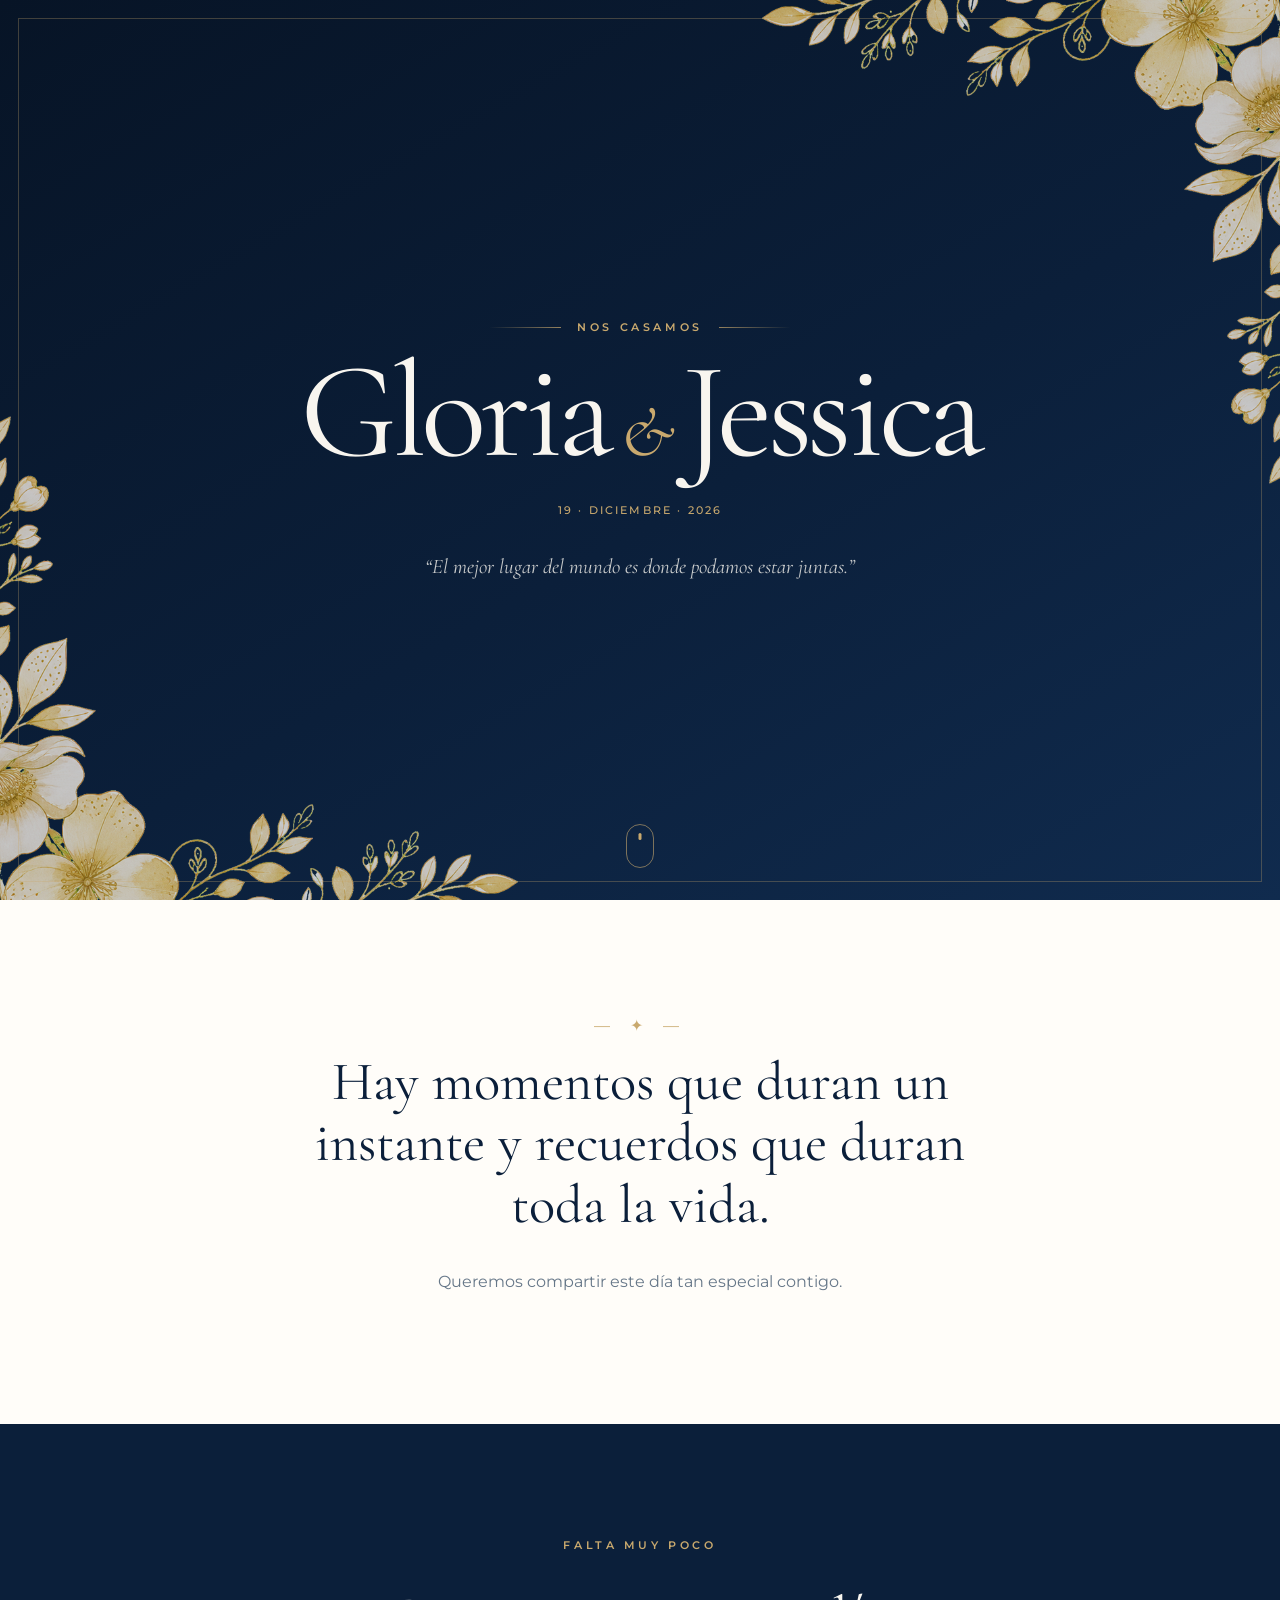
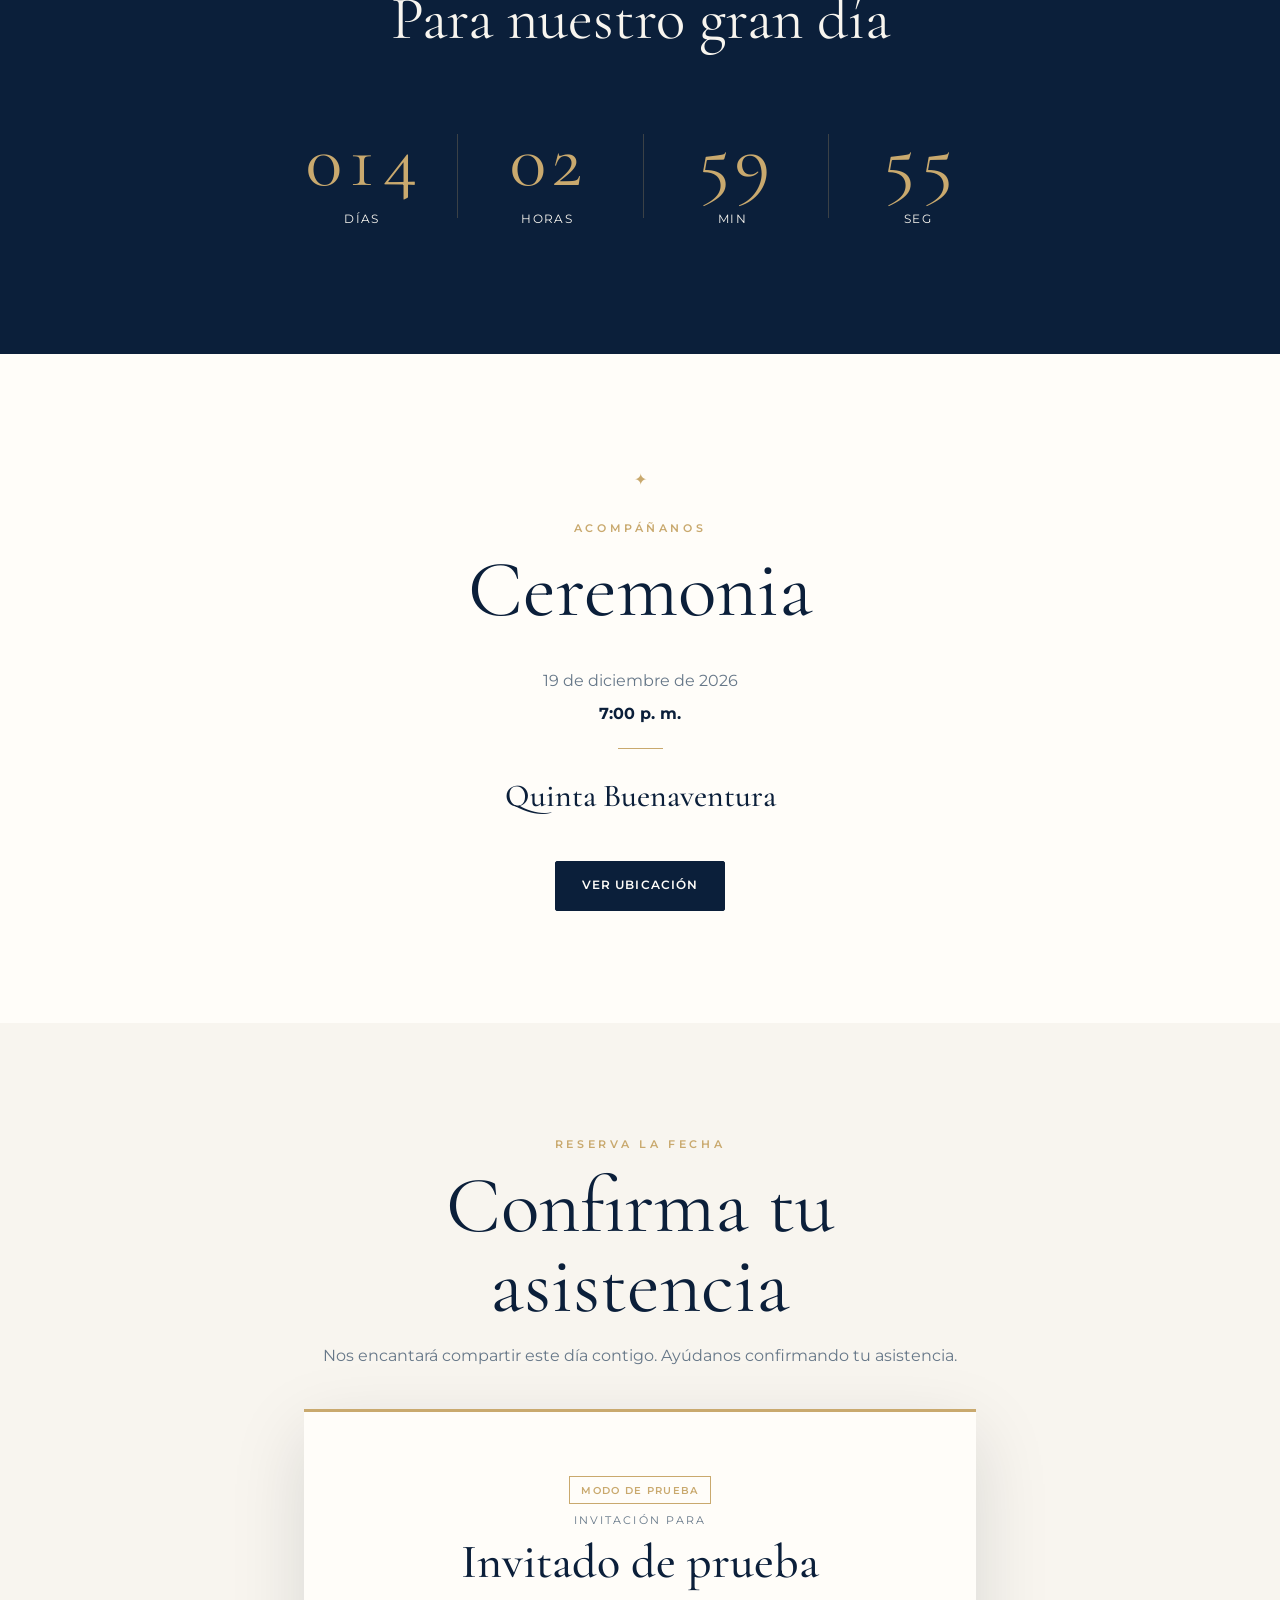
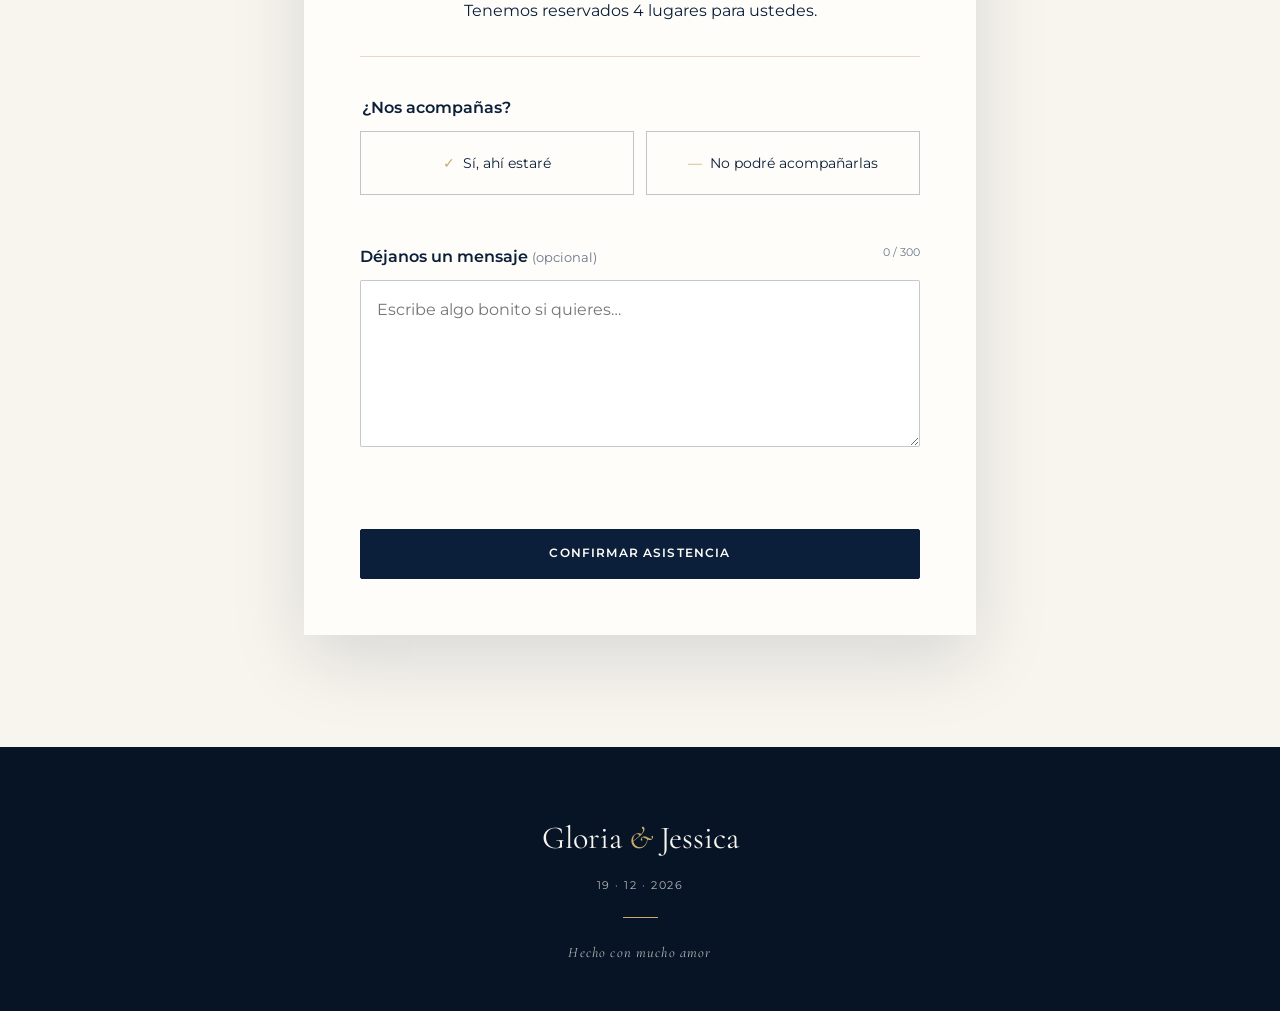
==== index.html @ ea0c5b7a "First version Primera versión de la página." ====
<!doctype html>
<html lang="es">
<head>
  <meta charset="utf-8">
  <meta name="viewport" content="width=device-width, initial-scale=1">
  <meta name="theme-color" content="#0B1F3A">
  <meta name="description" content="Confirmación de asistencia a la boda de Gloria y Jessica.">
  <meta property="og:title" content="Gloria &amp; Jessica | Nuestra boda">
  <meta property="og:description" content="Confirmación de asistencia a la boda de Gloria y Jessica.">
  <meta property="og:type" content="website">
  <meta property="og:image" content="assets/og-image.jpg">
  <title>Gloria &amp; Jessica | Nuestra boda</title>
  <link rel="preconnect" href="https://fonts.googleapis.com">
  <link rel="preconnect" href="https://fonts.gstatic.com" crossorigin>
  <link href="https://fonts.googleapis.com/css2?family=Cormorant+Garamond:ital,wght@0,400;0,500;0,600;1,400&amp;family=Montserrat:wght@300;400;500;600&amp;display=swap" rel="stylesheet">
  <link rel="stylesheet" href="styles.css">
</head>
<body>
  <a class="skip-link" href="#contenido">Ir al contenido</a>
  <header class="hero" aria-labelledby="hero-title">
    <div class="navy-sparkles" aria-hidden="true">
      <i></i><i></i><i></i><i></i><i></i><i></i><i></i><i></i><i></i><i></i><i></i><i></i><i></i><i></i><i></i><i></i><i></i><i></i><i></i><i></i>
    </div>
    <div class="botanical botanical-left" aria-hidden="true"></div>
    <div class="botanical botanical-right" aria-hidden="true"></div>
    <div class="hero-content">
      <p class="eyebrow hero-reveal">Nos casamos</p>
      <h1 id="hero-title" class="hero-reveal"><span>Gloria</span><b>&amp;</b><span>Jessica</span></h1>
      <p class="date hero-reveal">19 · Diciembre · 2026</p>
      <blockquote class="hero-reveal">“El mejor lugar del mundo es donde podamos estar juntas.”</blockquote>
    </div>
    <a class="scroll-cue" href="#contenido" aria-label="Continuar hacia el contenido"><span></span></a>
  </header>

  <main id="contenido">
    <section class="welcome light-section reveal" aria-labelledby="welcome-title">
      <p class="flourish" aria-hidden="true">— ✦ —</p>
      <h2 id="welcome-title">Hay momentos que duran un instante y recuerdos que duran toda la vida.</h2>
      <p>Queremos compartir este día tan especial contigo.</p>
    </section>

    <section class="countdown-section navy-section reveal" aria-labelledby="countdown-title">
      <div class="navy-sparkles" aria-hidden="true">
        <i></i><i></i><i></i><i></i><i></i><i></i><i></i><i></i><i></i><i></i><i></i><i></i><i></i><i></i><i></i><i></i><i></i><i></i><i></i><i></i>
      </div>
      <div class="navy-content">
        <p class="eyebrow">Falta muy poco</p>
        <h2 id="countdown-title">Para nuestro gran día</h2>
        <div id="countdown" class="countdown" role="timer" aria-live="off">
          <div><strong id="days">000</strong><span>Días</span></div>
          <div><strong id="hours">00</strong><span>Horas</span></div>
          <div><strong id="minutes">00</strong><span>Min</span></div>
          <div><strong id="seconds">00</strong><span>Seg</span></div>
        </div>
        <p id="wedding-day-message" class="wedding-day-message" hidden>¡Hoy es el gran día!</p>
      </div>
    </section>

    <section class="ceremony light-section reveal" aria-labelledby="ceremony-title">
      <div class="section-ornament" aria-hidden="true">✦</div>
      <p class="eyebrow">Acompáñanos</p>
      <h2 id="ceremony-title">Ceremonia</h2>
      <div class="ceremony-details">
        <p class="ceremony-date">19 de diciembre de 2026</p>
        <p><strong>7:00 p. m.</strong></p>
        <div class="separator" aria-hidden="true"></div>
        <h3>Quinta Buenaventura</h3>
      </div>
      <a id="maps-button" class="button button-primary" href="#" rel="noopener noreferrer" aria-disabled="true">Ver ubicación</a>
      <p id="maps-note" class="small-note">La ubicación estará disponible próximamente.</p>
    </section>

    <section id="rsvp" class="rsvp-section reveal" aria-labelledby="rsvp-title">
      <div class="rsvp-heading">
        <p class="eyebrow">Reserva la fecha</p>
        <h2 id="rsvp-title">Confirma tu asistencia</h2>
        <p>Nos encantará compartir este día contigo. Ayúdanos confirmando tu asistencia.</p>
      </div>

      <div class="rsvp-card">
        <div id="invitation-state"></div>

        <form id="rsvp-form" novalidate hidden>
          <div id="response-fields" hidden>
            <fieldset class="field attendance-field">
              <legend>¿Nos acompañas?</legend>
              <div class="choice-grid">
                <button class="choice-button" type="button" data-attendance="si" aria-pressed="false"><span aria-hidden="true">✓</span>Sí, ahí estaré</button>
                <button class="choice-button" type="button" data-attendance="no" aria-pressed="false"><span aria-hidden="true">—</span>No podré acompañarlas</button>
              </div>
              <p class="field-error" id="attendance-error"></p>
            </fieldset>

            <div id="people-field" class="field people-field" hidden>
              <label>¿Cuántas personas asistirán?</label>
              <p id="seats-hint" class="field-hint"></p>
              <div class="stepper" role="group" aria-label="Número de personas">
                <button id="decrease-people" type="button" aria-label="Disminuir personas">−</button>
                <output id="people-count" aria-live="polite">1</output>
                <button id="increase-people" type="button" aria-label="Aumentar personas">+</button>
              </div>
              <p class="field-error" id="people-error"></p>
            </div>

            <div class="field">
              <div class="label-row"><label for="message">Déjanos un mensaje <span>(opcional)</span></label><span id="message-count">0 / 300</span></div>
              <textarea id="message" name="message" rows="5" maxlength="300" placeholder="Escribe algo bonito si quieres…"></textarea>
              <p class="field-error" id="message-error"></p>
            </div>
            <p id="submit-error" class="submit-error" role="alert"></p>
            <button id="submit-button" class="button button-primary button-full" type="submit">Confirmar asistencia</button>
          </div>
        </form>

        <div id="success-state" class="success-state" hidden aria-live="polite">
          <div class="sparkles" aria-hidden="true"><i></i><i></i><i></i><i></i><i></i></div>
          <p class="flourish" aria-hidden="true">✦</p>
          <h3 id="success-title"></h3>
          <p id="success-message"></p>
          <p id="success-detail" class="success-detail"></p>
        </div>

        <div id="saved-state" class="saved-state" hidden>
          <p class="flourish" aria-hidden="true">✦</p>
          <h3>Ya registramos tu respuesta.</h3>
          <dl><div><dt>Asistencia</dt><dd id="saved-attendance"></dd></div><div id="saved-people-row"><dt>Personas</dt><dd id="saved-people"></dd></div></dl>
          <button id="modify-response" class="button button-secondary" type="button">Modificar mi respuesta</button>
        </div>
      </div>
    </section>
  </main>

  <footer>
    <div class="navy-sparkles" aria-hidden="true">
      <i></i><i></i><i></i><i></i><i></i><i></i><i></i><i></i><i></i><i></i><i></i><i></i><i></i><i></i><i></i><i></i><i></i><i></i><i></i><i></i>
    </div>
    <div class="navy-content">
      <p class="footer-names">Gloria <span>&amp;</span> Jessica</p>
      <p>19 · 12 · 2026</p>
      <div class="footer-line" aria-hidden="true"></div>
      <p class="footer-love">Hecho con mucho amor</p>
      <!-- <p class="footer-copyright">© 2026 Gloria Dzul Villegas</p> -->
    </div>
  </footer>
  <script src="script.js"></script>
</body>
</html>
---- styles.css ----
:root {
  --navy: #0B1F3A;
  --navy-dark: #071426;
  --navy-light: #183A5A;
  --champagne: #C9A96E;
  --ivory: #F8F5EF;
  --warm-white: #FFFDF9;
  --blue-gray: #667788;
  --danger: #9b3f3f;
  --serif: "Cormorant Garamond", Georgia, serif;
  --sans: "Montserrat", Arial, sans-serif;
  --shadow: 0 24px 70px rgba(7, 20, 38, .13);
}

* { box-sizing: border-box; }
html { scroll-behavior: smooth; }
body { margin: 0; min-width: 320px; color: var(--navy); background: var(--warm-white); font-family: var(--sans); font-size: 16px; line-height: 1.7; overflow-x: hidden; }
button, input, textarea { font: inherit; }
button, a { -webkit-tap-highlight-color: transparent; }
[hidden] { display: none !important; }
.skip-link { position: fixed; z-index: 100; top: .75rem; left: .75rem; padding: .7rem 1rem; color: var(--navy); background: var(--warm-white); transform: translateY(-180%); }
.skip-link:focus { transform: none; }
:focus-visible { outline: 3px solid var(--champagne); outline-offset: 4px; }

.hero { position: relative; min-height: 100svh; display: grid; place-items: center; padding: 5rem 1.5rem; overflow: hidden; color: var(--ivory); text-align: center; background: linear-gradient(150deg, var(--navy-dark), var(--navy) 55%, #102B4E); }
.hero::before { content: ""; position: absolute; z-index: 4; inset: 18px; border: 1px solid rgba(201,169,110,.3); pointer-events: none; }
.hero-content { position: relative; z-index: 3; max-width: 46rem; }
.eyebrow { margin: 0 0 .75rem; color: var(--champagne); font-size: .7rem; font-weight: 600; letter-spacing: .32em; text-transform: uppercase; }
.hero .eyebrow { display: flex; align-items: center; justify-content: center; gap: 1rem; }
.hero .eyebrow::before, .hero .eyebrow::after { content: ""; width: clamp(2rem, 10vw, 4.5rem); height: 1px; background: linear-gradient(90deg, transparent, rgba(201,169,110,.72)); }
.hero .eyebrow::after { transform: scaleX(-1); }
.hero h1 { margin: 1.65rem 0 0; font-family: var(--serif); font-size: clamp(4.2rem, 19vw, 8.5rem); font-weight: 400; line-height: .72; letter-spacing: -.04em; }
.hero h1 span { display: block; }
.hero h1 b { display: block; margin: .25em 0 .2em; color: var(--champagne); font-size: .52em; font-weight: 400; font-style: italic; line-height: .5; }
.date { margin: 2.5rem 0 0; color: var(--champagne); font-size: .68rem; font-weight: 500; letter-spacing: .2em; text-transform: uppercase; }
.hero blockquote { max-width: 28rem; margin: 2rem auto 0; color: rgba(248,245,239,.8); font-family: var(--serif); font-size: 1.3rem; font-style: italic; line-height: 1.45; }
.scroll-cue { position: absolute; z-index: 2; bottom: 2rem; left: 50%; width: 28px; height: 44px; border: 1px solid rgba(201,169,110,.6); border-radius: 20px; transform: translateX(-50%); }
.scroll-cue span { position: absolute; top: 8px; left: 50%; width: 3px; height: 7px; border-radius: 3px; background: var(--champagne); transform: translateX(-50%); animation: scroll 2s infinite; }
.botanical { position: absolute; z-index: 2; width: clamp(22rem, 72vw, 38rem); aspect-ratio: 1; background: url("assets/floral-corner-champagne.png?v=2") center / contain no-repeat; opacity: .88; pointer-events: none; }
.botanical-right { top: -2.5rem; right: -3rem; }
.botanical-left { bottom: -2.5rem; left: -3rem; transform: rotate(180deg); }

section { padding: 5.5rem 1.5rem; }
.light-section { text-align: center; background: var(--warm-white); }
.welcome { min-height: 28rem; display: grid; place-content: center; }
.welcome h2 { max-width: 41rem; margin: .8rem auto 1rem; font-family: var(--serif); font-size: clamp(2rem, 8vw, 3.4rem); font-weight: 400; line-height: 1.13; }
.welcome > p:last-child { color: var(--blue-gray); }
.flourish { margin: 0; color: var(--champagne); letter-spacing: .5em; }
.navy-section { position: relative; isolation: isolate; overflow: hidden; color: var(--ivory); text-align: center; background: var(--navy); }
.navy-content { position: relative; z-index: 2; }
.navy-sparkles { position: absolute; z-index: 0; inset: 0; overflow: hidden; pointer-events: none; }
.navy-sparkles i { position: absolute; bottom: -2rem; width: 4px; height: 4px; border-radius: 50%; background: rgba(248,245,239,.55); box-shadow: 0 0 9px rgba(201,169,110,.35); animation: float-star 13s linear infinite, star-glow 3.2s ease-in-out infinite alternate; }
.navy-sparkles i:nth-child(3n) { width: 7px; height: 7px; border: 1px solid rgba(201,169,110,.65); background: transparent; box-shadow: 0 0 12px rgba(201,169,110,.22); }
.navy-sparkles i:nth-child(4n) { width: 9px; height: 9px; border-radius: 0; background: rgba(201,169,110,.52); clip-path: polygon(50% 0, 59% 39%, 100% 50%, 59% 61%, 50% 100%, 41% 61%, 0 50%, 41% 39%); }
.navy-sparkles i:nth-child(1) { left: 7%; animation-duration: 15s; animation-delay: -3s; }.navy-sparkles i:nth-child(2) { left: 16%; animation-duration: 19s; animation-delay: -12s; }.navy-sparkles i:nth-child(3) { left: 27%; animation-duration: 17s; animation-delay: -7s; }.navy-sparkles i:nth-child(4) { left: 36%; animation-duration: 21s; animation-delay: -15s; }.navy-sparkles i:nth-child(5) { left: 45%; animation-duration: 14s; animation-delay: -9s; }.navy-sparkles i:nth-child(6) { left: 55%; animation-duration: 20s; animation-delay: -4s; }.navy-sparkles i:nth-child(7) { left: 64%; animation-duration: 16s; animation-delay: -13s; }.navy-sparkles i:nth-child(8) { left: 72%; animation-duration: 23s; animation-delay: -8s; }.navy-sparkles i:nth-child(9) { left: 81%; animation-duration: 18s; animation-delay: -16s; }.navy-sparkles i:nth-child(10) { left: 91%; animation-duration: 15s; animation-delay: -6s; }.navy-sparkles i:nth-child(11) { left: 31%; animation-duration: 24s; animation-delay: -20s; }.navy-sparkles i:nth-child(12) { left: 69%; animation-duration: 22s; animation-delay: -18s; }
.navy-sparkles i:nth-child(13) { left: 3%; animation-duration: 22s; animation-delay: -17s; }.navy-sparkles i:nth-child(14) { left: 12%; animation-duration: 16s; animation-delay: -10s; }.navy-sparkles i:nth-child(15) { left: 22%; animation-duration: 25s; animation-delay: -5s; }.navy-sparkles i:nth-child(16) { left: 41%; animation-duration: 18s; animation-delay: -14s; }.navy-sparkles i:nth-child(17) { left: 59%; animation-duration: 23s; animation-delay: -2s; }.navy-sparkles i:nth-child(18) { left: 76%; animation-duration: 17s; animation-delay: -11s; }.navy-sparkles i:nth-child(19) { left: 87%; animation-duration: 21s; animation-delay: -19s; }.navy-sparkles i:nth-child(20) { left: 97%; animation-duration: 26s; animation-delay: -8s; }
.countdown-section h2 { margin: 0 0 2.5rem; font-family: var(--serif); font-size: clamp(2.2rem, 9vw, 3.8rem); font-weight: 400; }
.countdown { display: grid; grid-template-columns: repeat(4, 1fr); gap: .35rem; max-width: 46rem; margin: auto; }
.countdown div { position: relative; padding: .8rem .1rem; }
.countdown div + div::before { content: ""; position: absolute; top: 18%; bottom: 18%; left: 0; width: 1px; background: rgba(201,169,110,.25); }
.countdown strong { display: block; color: var(--champagne); font-family: var(--serif); font-size: clamp(2rem, 10vw, 4.8rem); font-weight: 400; line-height: 1; font-variant-numeric: tabular-nums; }
.countdown span { display: block; margin-top: .65rem; font-size: clamp(.55rem, 2.6vw, .72rem); letter-spacing: .12em; text-transform: uppercase; }
.wedding-day-message { color: var(--champagne); font-family: var(--serif); font-size: 2.5rem; }
.ceremony { position: relative; overflow: hidden; }
.ceremony h2, .rsvp-heading h2 { margin: 0; font-family: var(--serif); font-size: clamp(3rem, 13vw, 5rem); font-weight: 400; line-height: 1; }
.section-ornament { margin-bottom: 1.6rem; color: var(--champagne); }
.ceremony-details { margin: 2.3rem auto; }
.ceremony-details p { margin: .35rem 0; }.ceremony-date { color: var(--blue-gray); }.ceremony-details h3 { margin: .7rem 0 0; font-family: var(--serif); font-size: 2rem; font-weight: 500; }
.separator { width: 45px; height: 1px; margin: 1.3rem auto; background: var(--champagne); }
.button { display: inline-flex; min-height: 50px; align-items: center; justify-content: center; padding: .85rem 1.6rem; border: 1px solid transparent; border-radius: 2px; cursor: pointer; font-size: .72rem; font-weight: 600; letter-spacing: .1em; text-decoration: none; text-transform: uppercase; transition: transform .2s, background .2s, color .2s, opacity .2s; }
.button:hover { transform: translateY(-2px); }.button:active { transform: translateY(0); }.button:disabled { cursor: wait; opacity: .65; }
.button-primary { color: var(--warm-white); border-color: var(--navy); background: var(--navy); }.button-primary:hover { border-color: var(--navy-light); background: var(--navy-light); }
.button-secondary { color: var(--navy); border-color: rgba(11,31,58,.3); background: transparent; }
.button-full { width: 100%; }
.small-note { color: var(--blue-gray); font-size: .72rem; }

.rsvp-section { background: var(--ivory); }
.rsvp-heading { max-width: 42rem; margin: 0 auto 2.5rem; text-align: center; }.rsvp-heading > p:last-child { color: var(--blue-gray); }
.rsvp-card { max-width: 42rem; margin: auto; padding: clamp(1.4rem, 5vw, 3.2rem); border-top: 3px solid var(--champagne); background: var(--warm-white); box-shadow: var(--shadow); }
.invitation-card { margin-bottom: 2.3rem; padding-bottom: 2rem; border-bottom: 1px solid rgba(201,169,110,.4); text-align: center; }
.invitation-card .overline { color: var(--blue-gray); font-size: .66rem; letter-spacing: .2em; text-transform: uppercase; }.invitation-card h3 { margin: .35rem 0; font-family: var(--serif); font-size: clamp(2rem, 9vw, 3rem); font-weight: 500; line-height: 1.1; }.invitation-card p { margin: .5rem 0 0; }
.access-message { padding: 2rem .5rem; text-align: center; }.access-message h3 { font-family: var(--serif); font-size: 2rem; font-weight: 500; line-height: 1.1; }.access-message p { color: var(--blue-gray); }
.invitation-loader { width: 34px; height: 34px; margin: 0 auto 1.3rem; border: 2px solid rgba(201,169,110,.25); border-top-color: var(--champagne); border-radius: 50%; animation: loader-spin .9s linear infinite; }
.access-message .button { margin-top: 1rem; }
.test-fields { padding-bottom: .5rem; }.test-badge { display: inline-block; margin: 0 0 1.4rem; padding: .3rem .7rem; color: var(--champagne); border: 1px solid var(--champagne); font-size: .62rem; font-weight: 600; letter-spacing: .13em; text-transform: uppercase; }
.field { margin: 0 0 1.7rem; }.field label, fieldset legend { display: block; margin-bottom: .65rem; font-weight: 600; }.field label span { color: var(--blue-gray); font-size: .8rem; font-weight: 400; }
input, textarea { width: 100%; padding: .9rem 1rem; color: var(--navy); border: 1px solid rgba(102,119,136,.4); border-radius: 2px; background: #fff; transition: border .2s, box-shadow .2s; }
textarea { resize: vertical; min-height: 8rem; } input:focus, textarea:focus { border-color: var(--champagne); box-shadow: 0 0 0 3px rgba(201,169,110,.15); outline: none; }
fieldset { padding: 0; border: 0; }.choice-grid { display: grid; gap: .75rem; }.choice-button { min-height: 64px; padding: .8rem; color: var(--navy); border: 1px solid rgba(11,31,58,.25); background: transparent; cursor: pointer; font-size: .85rem; transition: all .2s; }.choice-button span { margin-right: .5rem; color: var(--champagne); }.choice-button:hover { border-color: var(--champagne); }.choice-button.selected { color: var(--warm-white); border-color: var(--champagne); background: var(--navy); }
.field-hint { margin: -.4rem 0 1rem; color: var(--blue-gray); font-size: .8rem; }.stepper { display: inline-grid; grid-template-columns: 52px 70px 52px; overflow: hidden; border: 1px solid rgba(11,31,58,.25); }.stepper button { min-height: 52px; color: var(--navy); border: 0; background: var(--ivory); cursor: pointer; font-size: 1.5rem; }.stepper button:disabled { color: #aab1b8; cursor: not-allowed; }.stepper output { display: grid; place-items: center; font-size: 1.1rem; font-weight: 600; }
.label-row { display: flex; justify-content: space-between; gap: 1rem; }.label-row > span { color: var(--blue-gray); font-size: .7rem; white-space: nowrap; }
.field-error, .submit-error { min-height: 1.2em; margin: .35rem 0 0; color: var(--danger); font-size: .76rem; }.submit-error { margin-bottom: .75rem; text-align: center; }
.success-state, .saved-state { position: relative; padding: 2rem 0; text-align: center; }.success-state h3, .saved-state h3 { margin: .6rem 0; font-family: var(--serif); font-size: clamp(2rem, 9vw, 3rem); font-weight: 500; line-height: 1.1; }.success-state > p, .saved-state > p { color: var(--blue-gray); }.success-detail { color: var(--navy) !important; font-weight: 600; }.saved-state dl { max-width: 20rem; margin: 1.5rem auto; }.saved-state dl div { display: flex; justify-content: space-between; padding: .5rem 0; border-bottom: 1px solid rgba(201,169,110,.35); }.saved-state dd { margin: 0; font-weight: 600; }
.sparkles i { position: absolute; width: 5px; height: 5px; border-radius: 50%; background: var(--champagne); animation: sparkle 1.8s ease-out both; }.sparkles i:nth-child(1){left:15%;top:25%}.sparkles i:nth-child(2){left:28%;top:5%;animation-delay:.2s}.sparkles i:nth-child(3){right:20%;top:15%;animation-delay:.35s}.sparkles i:nth-child(4){right:10%;top:42%;animation-delay:.1s}.sparkles i:nth-child(5){left:8%;top:55%;animation-delay:.4s}
footer { position: relative; isolation: isolate; overflow: hidden; padding: 4rem 1.5rem 2rem; color: rgba(248,245,239,.72); background: var(--navy-dark); text-align: center; font-size: .68rem; letter-spacing: .14em; text-transform: uppercase; }.footer-names { margin: 0; color: var(--ivory); font-family: var(--serif); font-size: 2rem; letter-spacing: 0; text-transform: none; }.footer-names span { color: var(--champagne); font-style: italic; }.footer-line { width: 35px; height: 1px; margin: 1.4rem auto; background: var(--champagne); }.footer-love { font-family: var(--serif); font-size: .9rem; font-style: italic; letter-spacing: .08em; text-transform: none; }.footer-copyright { margin: 2.5rem 0 0; padding-top: 1.2rem; border-top: 1px solid rgba(201,169,110,.14); color: rgba(248,245,239,.42); font-size: .58rem; letter-spacing: .12em; text-transform: none; }

.reveal { opacity: 0; transform: translateY(24px); transition: opacity .8s ease, transform .8s ease; }.reveal.visible { opacity: 1; transform: none; }
.hero-reveal { opacity: 0; animation: appear .9s ease forwards; }.hero-reveal:nth-child(2){animation-delay:.15s}.hero-reveal:nth-child(3){animation-delay:.3s}.hero-reveal:nth-child(4){animation-delay:.5s}.hero-reveal:nth-child(5){animation-delay:.7s}
@keyframes appear { to { opacity: 1; transform: none; } } @keyframes scroll { 0%{opacity:0;transform:translate(-50%,0)}40%{opacity:1}100%{opacity:0;transform:translate(-50%,16px)} } @keyframes sparkle { 0%{opacity:0;transform:scale(0)}45%{opacity:1;transform:scale(1.8)}100%{opacity:0;transform:translateY(-18px) scale(.4)} }
@keyframes float-star { 0% { opacity: 0; transform: translate3d(0, 2rem, 0) scale(.55); } 12% { opacity: .55; } 55% { transform: translate3d(14px, -52vh, 0) scale(1); } 88% { opacity: .38; } 100% { opacity: 0; transform: translate3d(-9px, -108vh, 0) scale(.7); } }
@keyframes star-glow { from { filter: brightness(.75); } to { filter: brightness(1.45); } }
@keyframes loader-spin { to { transform: rotate(360deg); } }
@media (min-width: 620px) { section { padding: 7rem 2rem; }.hero h1 span { display: inline; }.hero h1 b { display: inline-block; margin: 0 .18em; }.choice-grid { grid-template-columns: 1fr 1fr; }.rsvp-card { padding: 3.5rem; }.botanical-left { left: -3rem; }.botanical-right { right: -3rem; } }
@media (min-width: 1000px) { .botanical { width: 38rem; opacity: .78; }.botanical-left { bottom: -5rem; left: -5rem; }.botanical-right { top: -5rem; right: -5rem; } }
@media (prefers-reduced-motion: reduce) { html { scroll-behavior: auto; } *, *::before, *::after { animation-duration: .01ms !important; animation-iteration-count: 1 !important; transition-duration: .01ms !important; }.reveal, .hero-reveal { opacity: 1; transform: none; } }
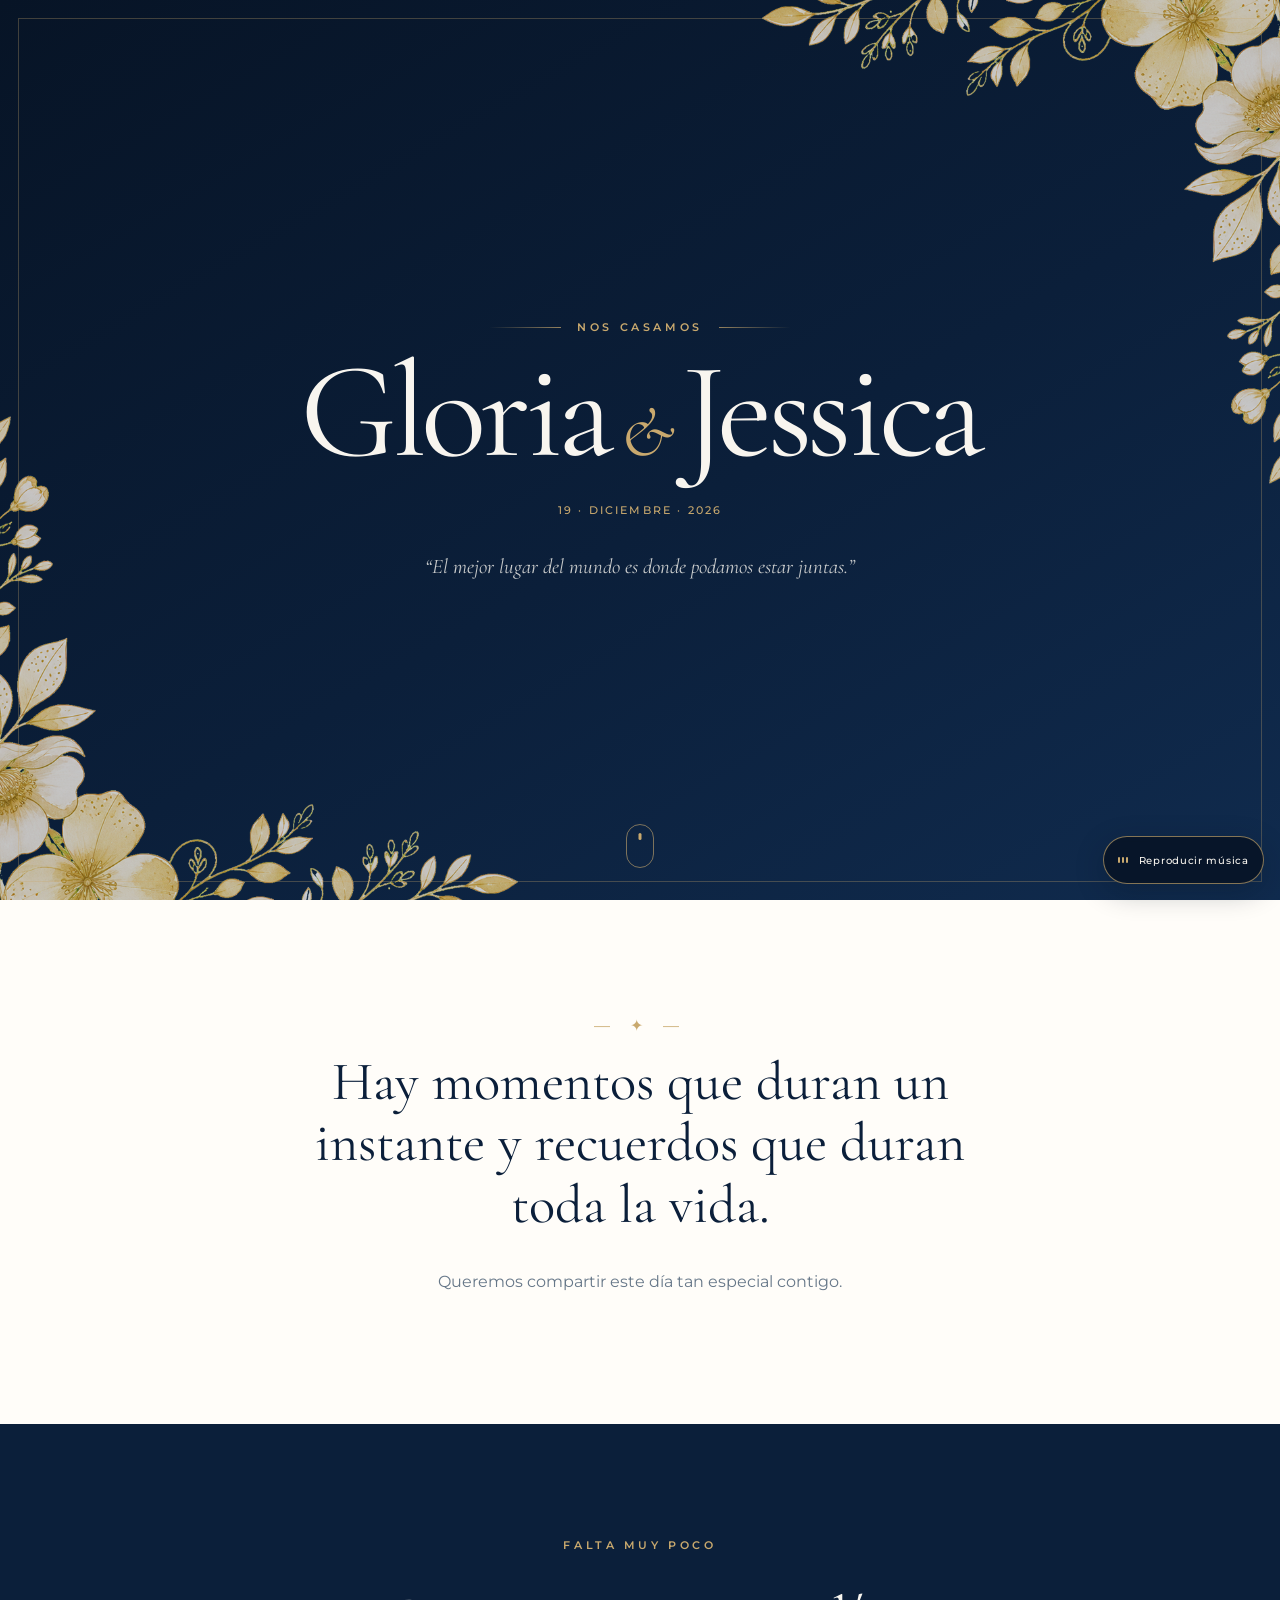
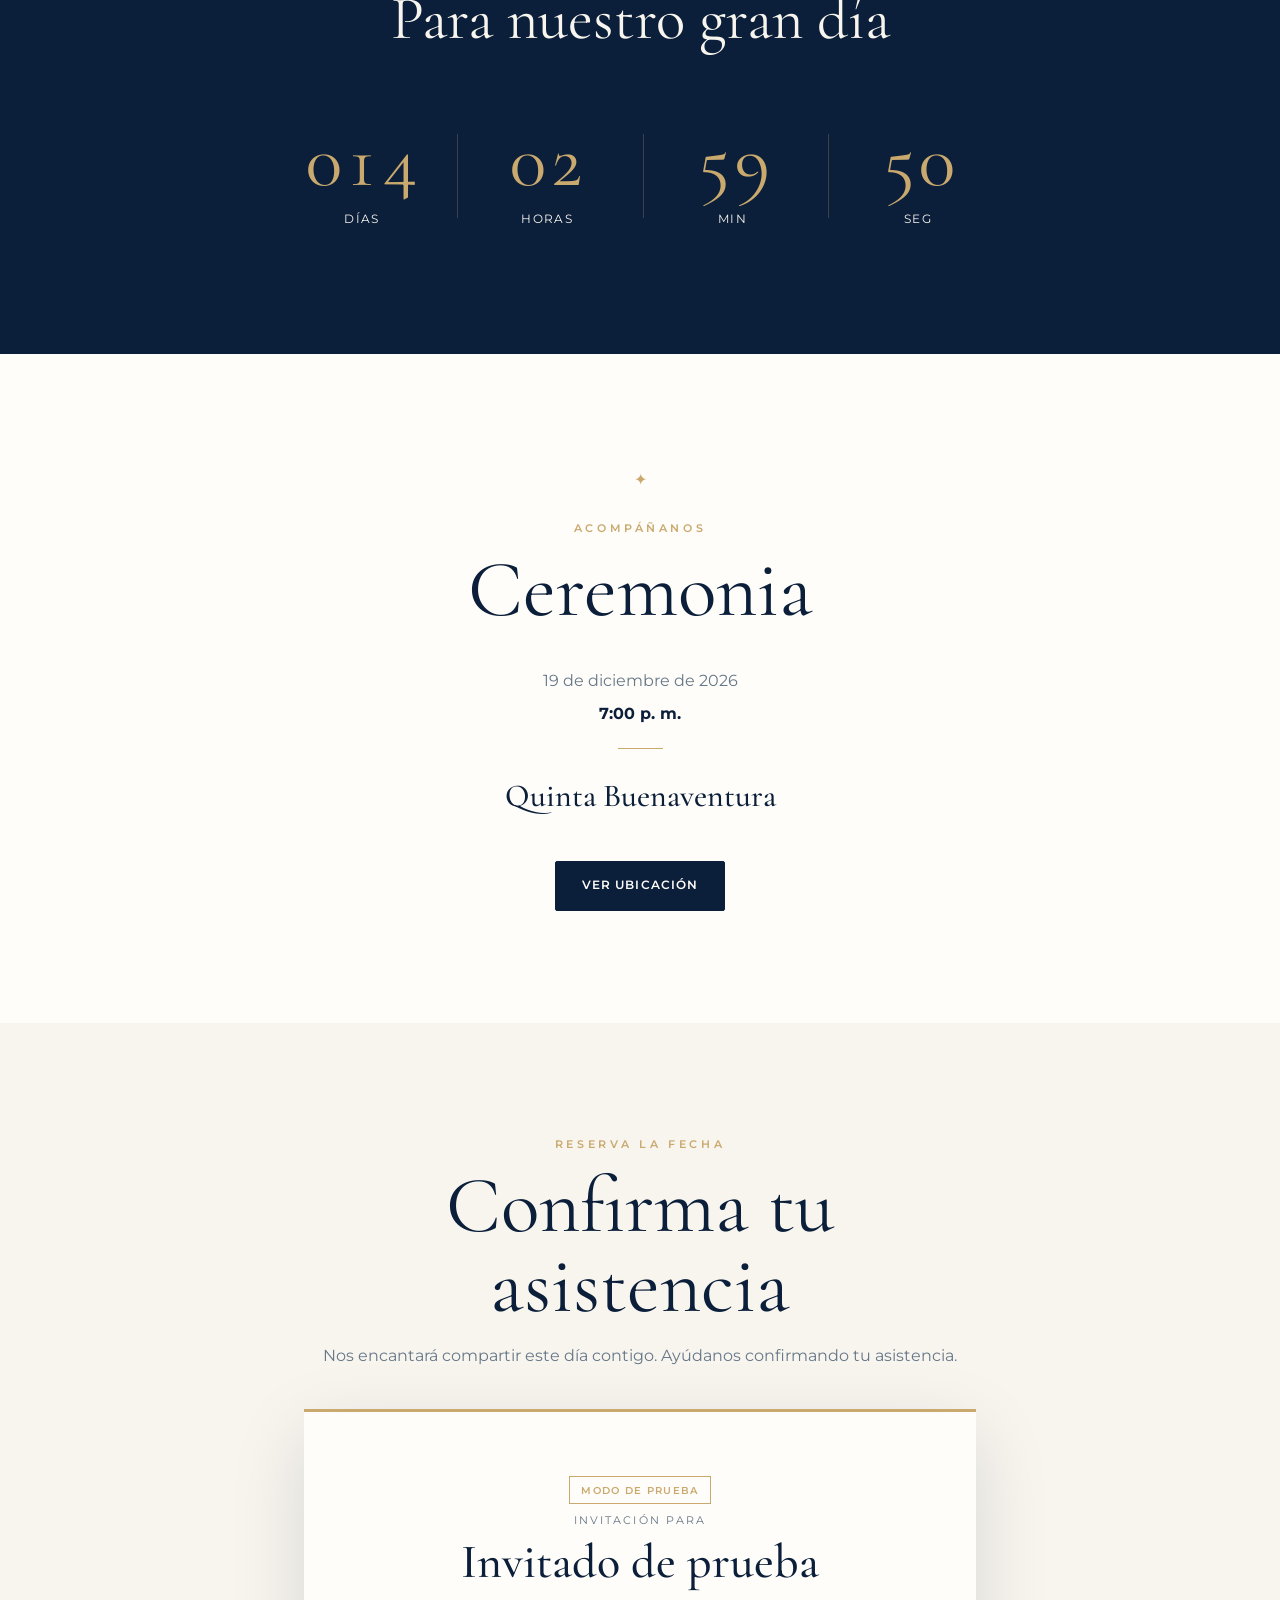
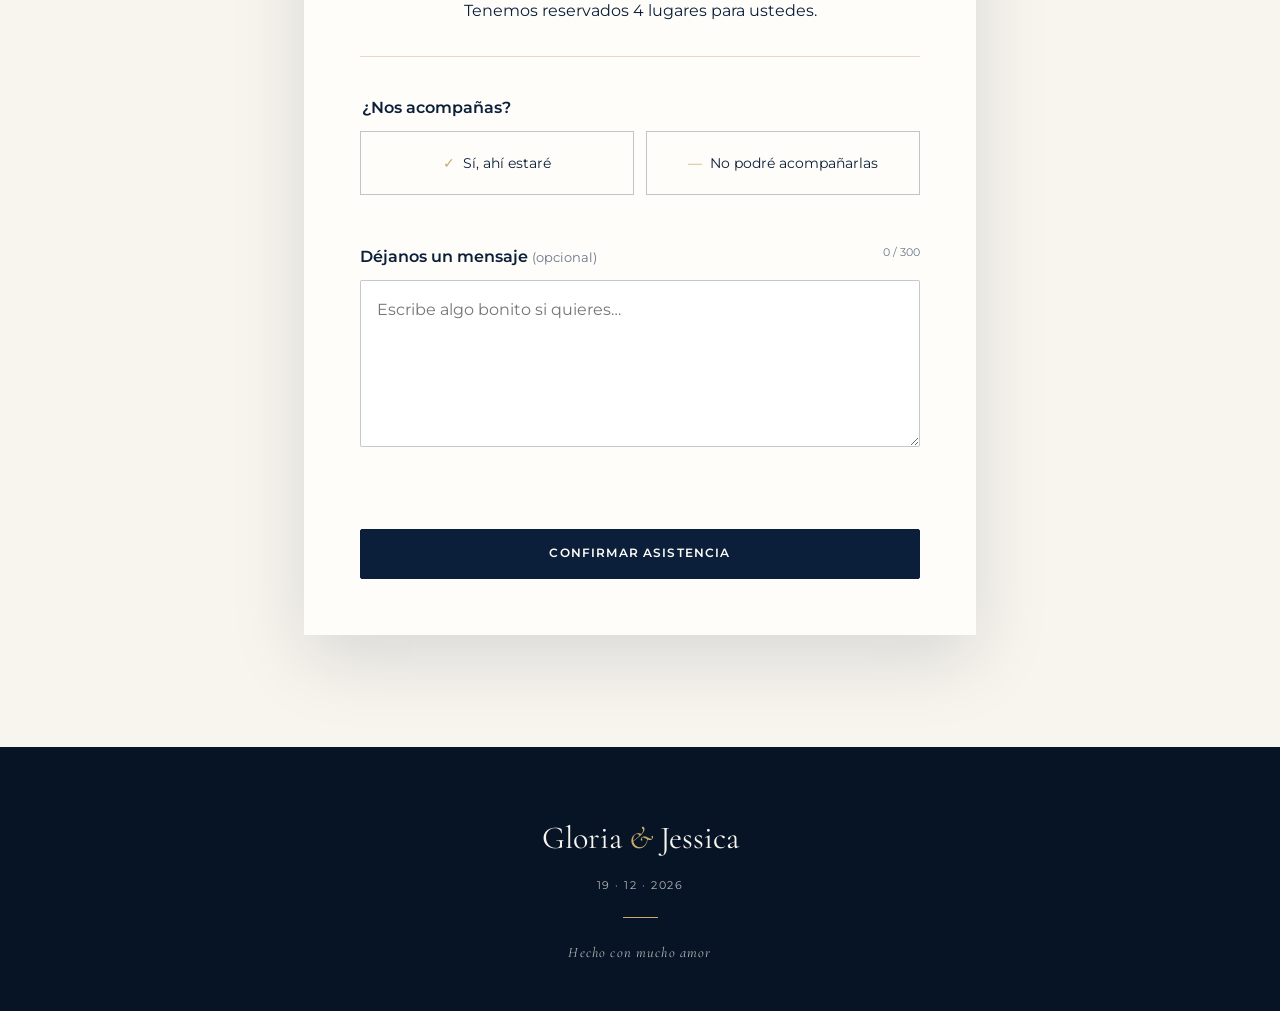
==== commit 4eff6722: "Página con música" ====
--- a/index.html
+++ b/index.html
@@ -142,6 +142,11 @@
       <!-- <p class="footer-copyright">© 2026 Gloria Dzul Villegas</p> -->
     </div>
   </footer>
+  <button id="music-toggle" class="music-toggle" type="button" aria-pressed="false" aria-label="Reproducir música de fondo">
+    <span class="music-icon" aria-hidden="true"><i></i><i></i><i></i></span>
+    <span id="music-label">Reproducir música</span>
+  </button>
+  <div id="music-player" class="music-player" aria-hidden="true"></div>
   <script src="script.js"></script>
 </body>
 </html>
--- a/styles.css
+++ b/styles.css
@@ -93,6 +93,12 @@
 .success-state, .saved-state { position: relative; padding: 2rem 0; text-align: center; }.success-state h3, .saved-state h3 { margin: .6rem 0; font-family: var(--serif); font-size: clamp(2rem, 9vw, 3rem); font-weight: 500; line-height: 1.1; }.success-state > p, .saved-state > p { color: var(--blue-gray); }.success-detail { color: var(--navy) !important; font-weight: 600; }.saved-state dl { max-width: 20rem; margin: 1.5rem auto; }.saved-state dl div { display: flex; justify-content: space-between; padding: .5rem 0; border-bottom: 1px solid rgba(201,169,110,.35); }.saved-state dd { margin: 0; font-weight: 600; }
 .sparkles i { position: absolute; width: 5px; height: 5px; border-radius: 50%; background: var(--champagne); animation: sparkle 1.8s ease-out both; }.sparkles i:nth-child(1){left:15%;top:25%}.sparkles i:nth-child(2){left:28%;top:5%;animation-delay:.2s}.sparkles i:nth-child(3){right:20%;top:15%;animation-delay:.35s}.sparkles i:nth-child(4){right:10%;top:42%;animation-delay:.1s}.sparkles i:nth-child(5){left:8%;top:55%;animation-delay:.4s}
 footer { position: relative; isolation: isolate; overflow: hidden; padding: 4rem 1.5rem 2rem; color: rgba(248,245,239,.72); background: var(--navy-dark); text-align: center; font-size: .68rem; letter-spacing: .14em; text-transform: uppercase; }.footer-names { margin: 0; color: var(--ivory); font-family: var(--serif); font-size: 2rem; letter-spacing: 0; text-transform: none; }.footer-names span { color: var(--champagne); font-style: italic; }.footer-line { width: 35px; height: 1px; margin: 1.4rem auto; background: var(--champagne); }.footer-love { font-family: var(--serif); font-size: .9rem; font-style: italic; letter-spacing: .08em; text-transform: none; }.footer-copyright { margin: 2.5rem 0 0; padding-top: 1.2rem; border-top: 1px solid rgba(201,169,110,.14); color: rgba(248,245,239,.42); font-size: .58rem; letter-spacing: .12em; text-transform: none; }
+.music-toggle { position: fixed; z-index: 20; right: 1rem; bottom: 1rem; display: flex; min-height: 48px; align-items: center; gap: .65rem; padding: .65rem .9rem; color: var(--ivory); border: 1px solid rgba(201,169,110,.65); border-radius: 999px; background: rgba(7,20,38,.92); box-shadow: 0 8px 28px rgba(7,20,38,.3); cursor: pointer; font-size: .62rem; font-weight: 500; letter-spacing: .07em; backdrop-filter: blur(8px); transition: transform .2s, background .2s; }
+.music-toggle:hover { background: var(--navy-light); transform: translateY(-2px); }.music-toggle:active { transform: none; }
+.music-icon { display: flex; height: 16px; align-items: center; gap: 2px; }
+.music-icon i { display: block; width: 2px; height: 6px; border-radius: 2px; background: var(--champagne); transform-origin: center; }
+.music-toggle.playing .music-icon i { animation: music-wave .8s ease-in-out infinite alternate; }.music-toggle.playing .music-icon i:nth-child(2) { animation-delay: -.45s; }.music-toggle.playing .music-icon i:nth-child(3) { animation-delay: -.2s; }
+.music-player { position: fixed; width: 1px; height: 1px; overflow: hidden; clip-path: inset(50%); }
 
 .reveal { opacity: 0; transform: translateY(24px); transition: opacity .8s ease, transform .8s ease; }.reveal.visible { opacity: 1; transform: none; }
 .hero-reveal { opacity: 0; animation: appear .9s ease forwards; }.hero-reveal:nth-child(2){animation-delay:.15s}.hero-reveal:nth-child(3){animation-delay:.3s}.hero-reveal:nth-child(4){animation-delay:.5s}.hero-reveal:nth-child(5){animation-delay:.7s}
@@ -100,6 +106,7 @@
 @keyframes float-star { 0% { opacity: 0; transform: translate3d(0, 2rem, 0) scale(.55); } 12% { opacity: .55; } 55% { transform: translate3d(14px, -52vh, 0) scale(1); } 88% { opacity: .38; } 100% { opacity: 0; transform: translate3d(-9px, -108vh, 0) scale(.7); } }
 @keyframes star-glow { from { filter: brightness(.75); } to { filter: brightness(1.45); } }
 @keyframes loader-spin { to { transform: rotate(360deg); } }
+@keyframes music-wave { from { height: 5px; } to { height: 16px; } }
 @media (min-width: 620px) { section { padding: 7rem 2rem; }.hero h1 span { display: inline; }.hero h1 b { display: inline-block; margin: 0 .18em; }.choice-grid { grid-template-columns: 1fr 1fr; }.rsvp-card { padding: 3.5rem; }.botanical-left { left: -3rem; }.botanical-right { right: -3rem; } }
 @media (min-width: 1000px) { .botanical { width: 38rem; opacity: .78; }.botanical-left { bottom: -5rem; left: -5rem; }.botanical-right { top: -5rem; right: -5rem; } }
 @media (prefers-reduced-motion: reduce) { html { scroll-behavior: auto; } *, *::before, *::after { animation-duration: .01ms !important; animation-iteration-count: 1 !important; transition-duration: .01ms !important; }.reveal, .hero-reveal { opacity: 1; transform: none; } }
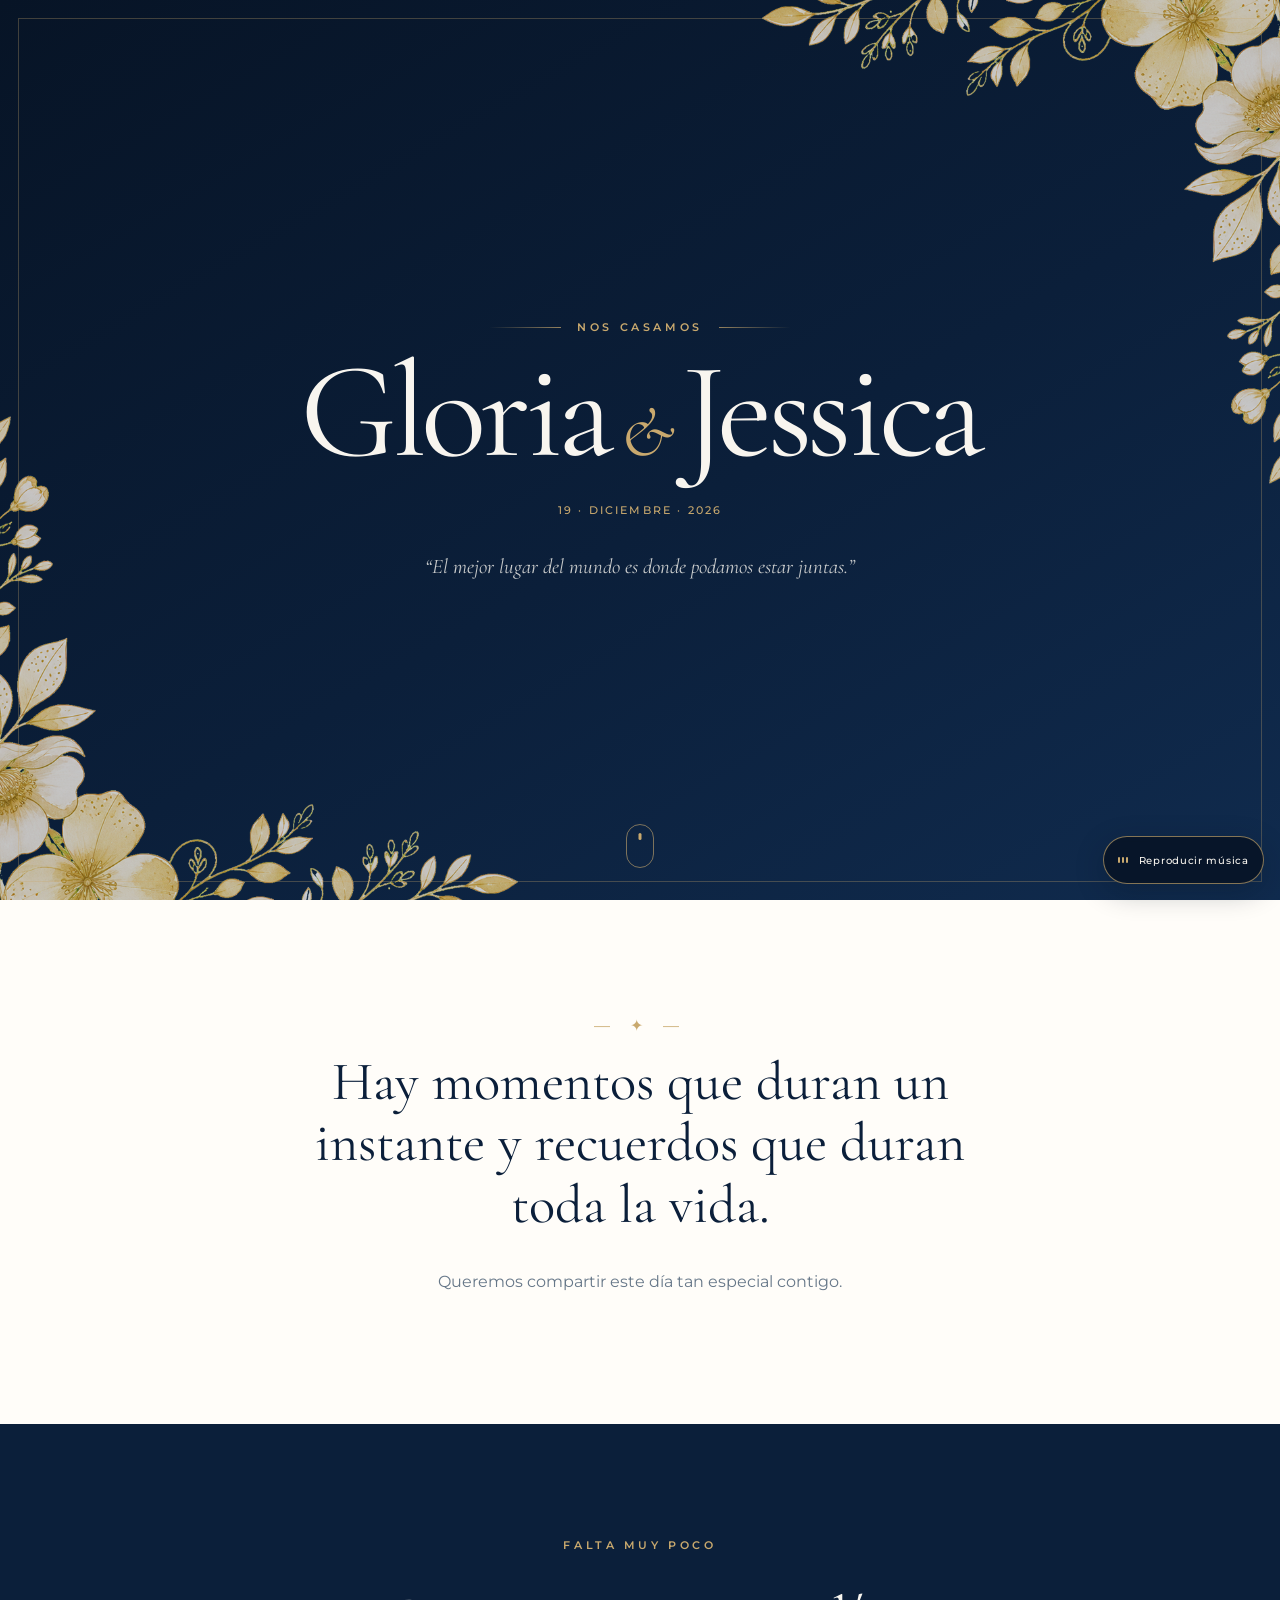
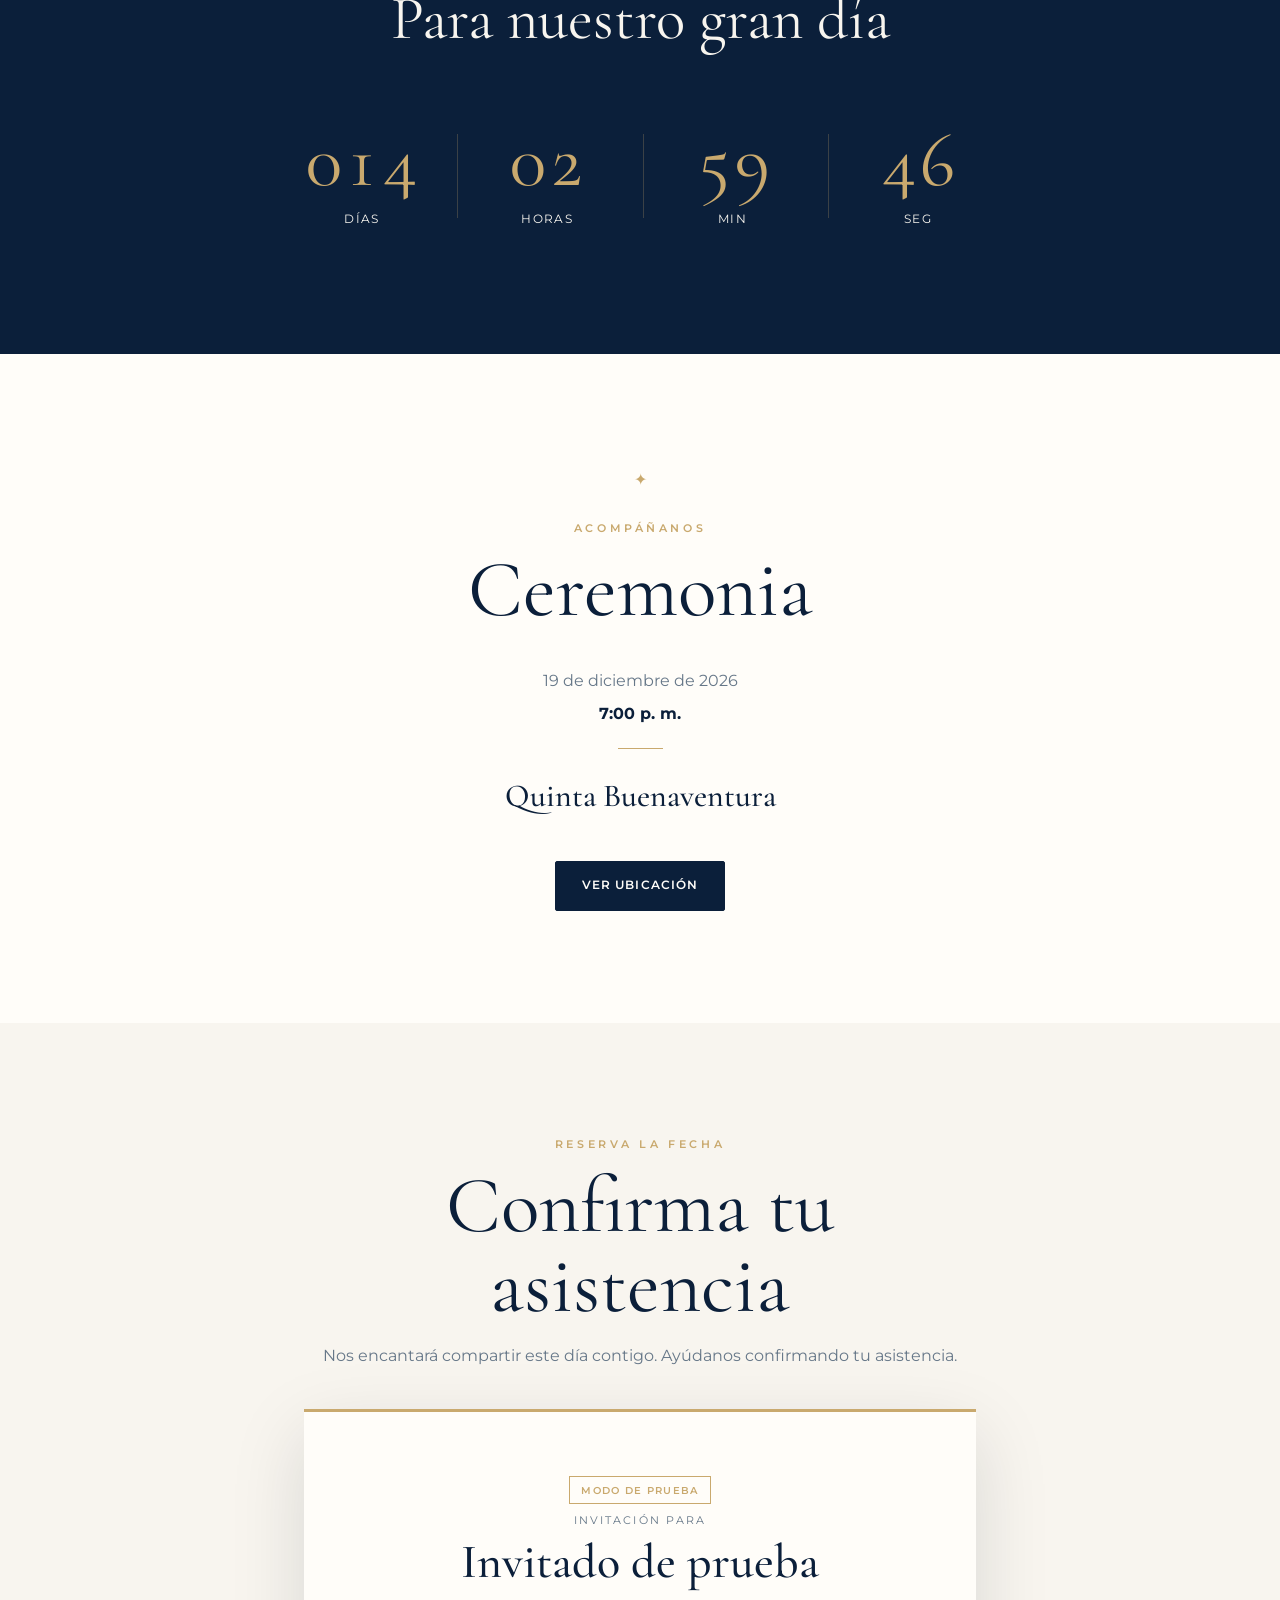
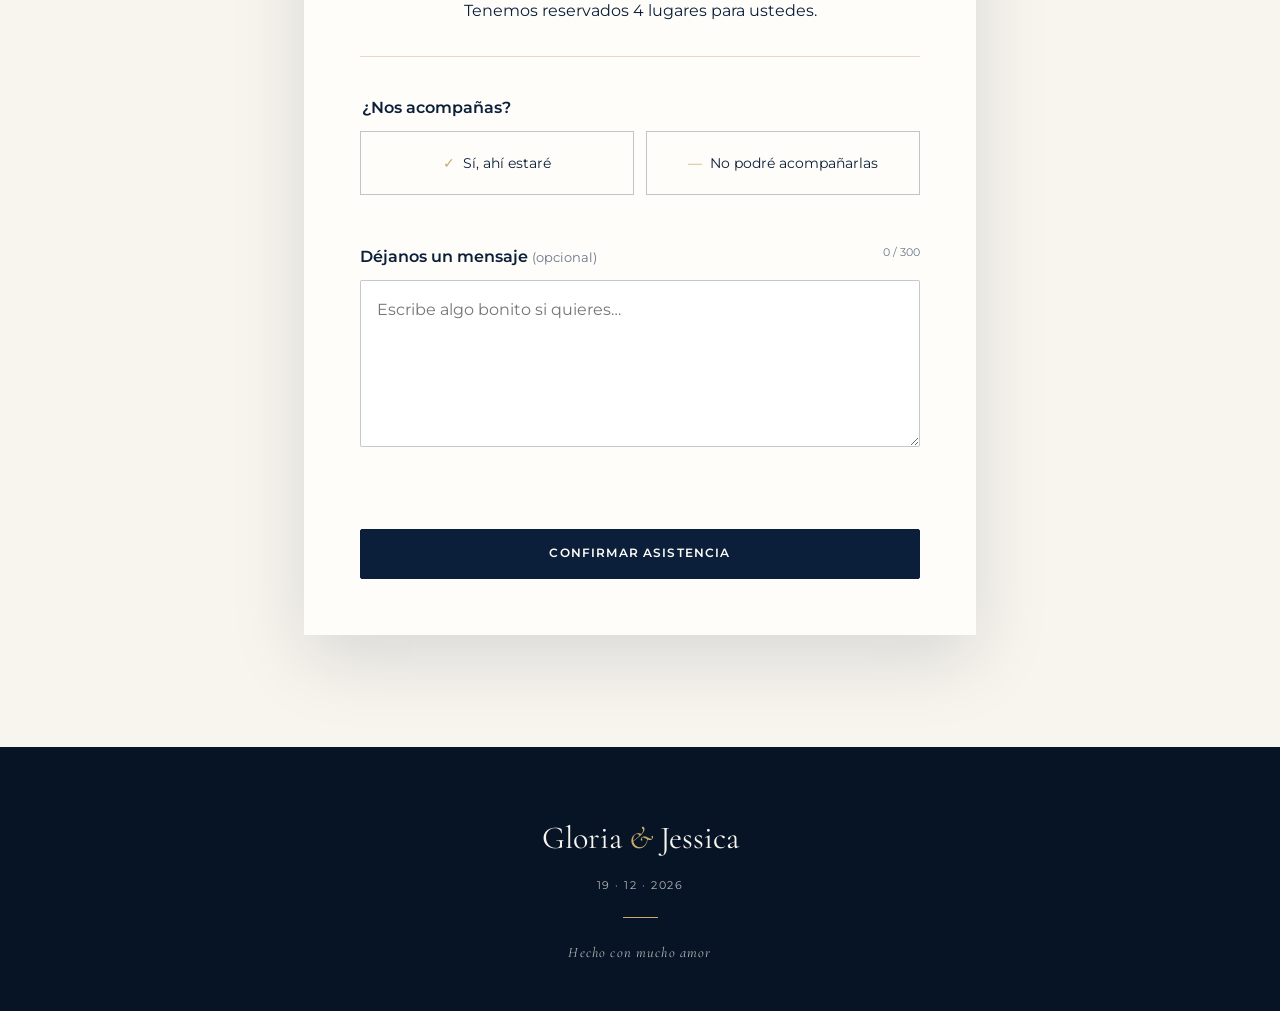
==== commit d0a8d8d1: "Se agrega canción" ====
--- a/index.html
+++ b/index.html
@@ -10,6 +10,7 @@
   <meta property="og:type" content="website">
   <meta property="og:image" content="assets/og-image.jpg">
   <title>Gloria &amp; Jessica | Nuestra boda</title>
+  <link rel="icon" href="assets/favicon.svg" type="image/svg+xml">
   <link rel="preconnect" href="https://fonts.googleapis.com">
   <link rel="preconnect" href="https://fonts.gstatic.com" crossorigin>
   <link href="https://fonts.googleapis.com/css2?family=Cormorant+Garamond:ital,wght@0,400;0,500;0,600;1,400&amp;family=Montserrat:wght@300;400;500;600&amp;display=swap" rel="stylesheet">
